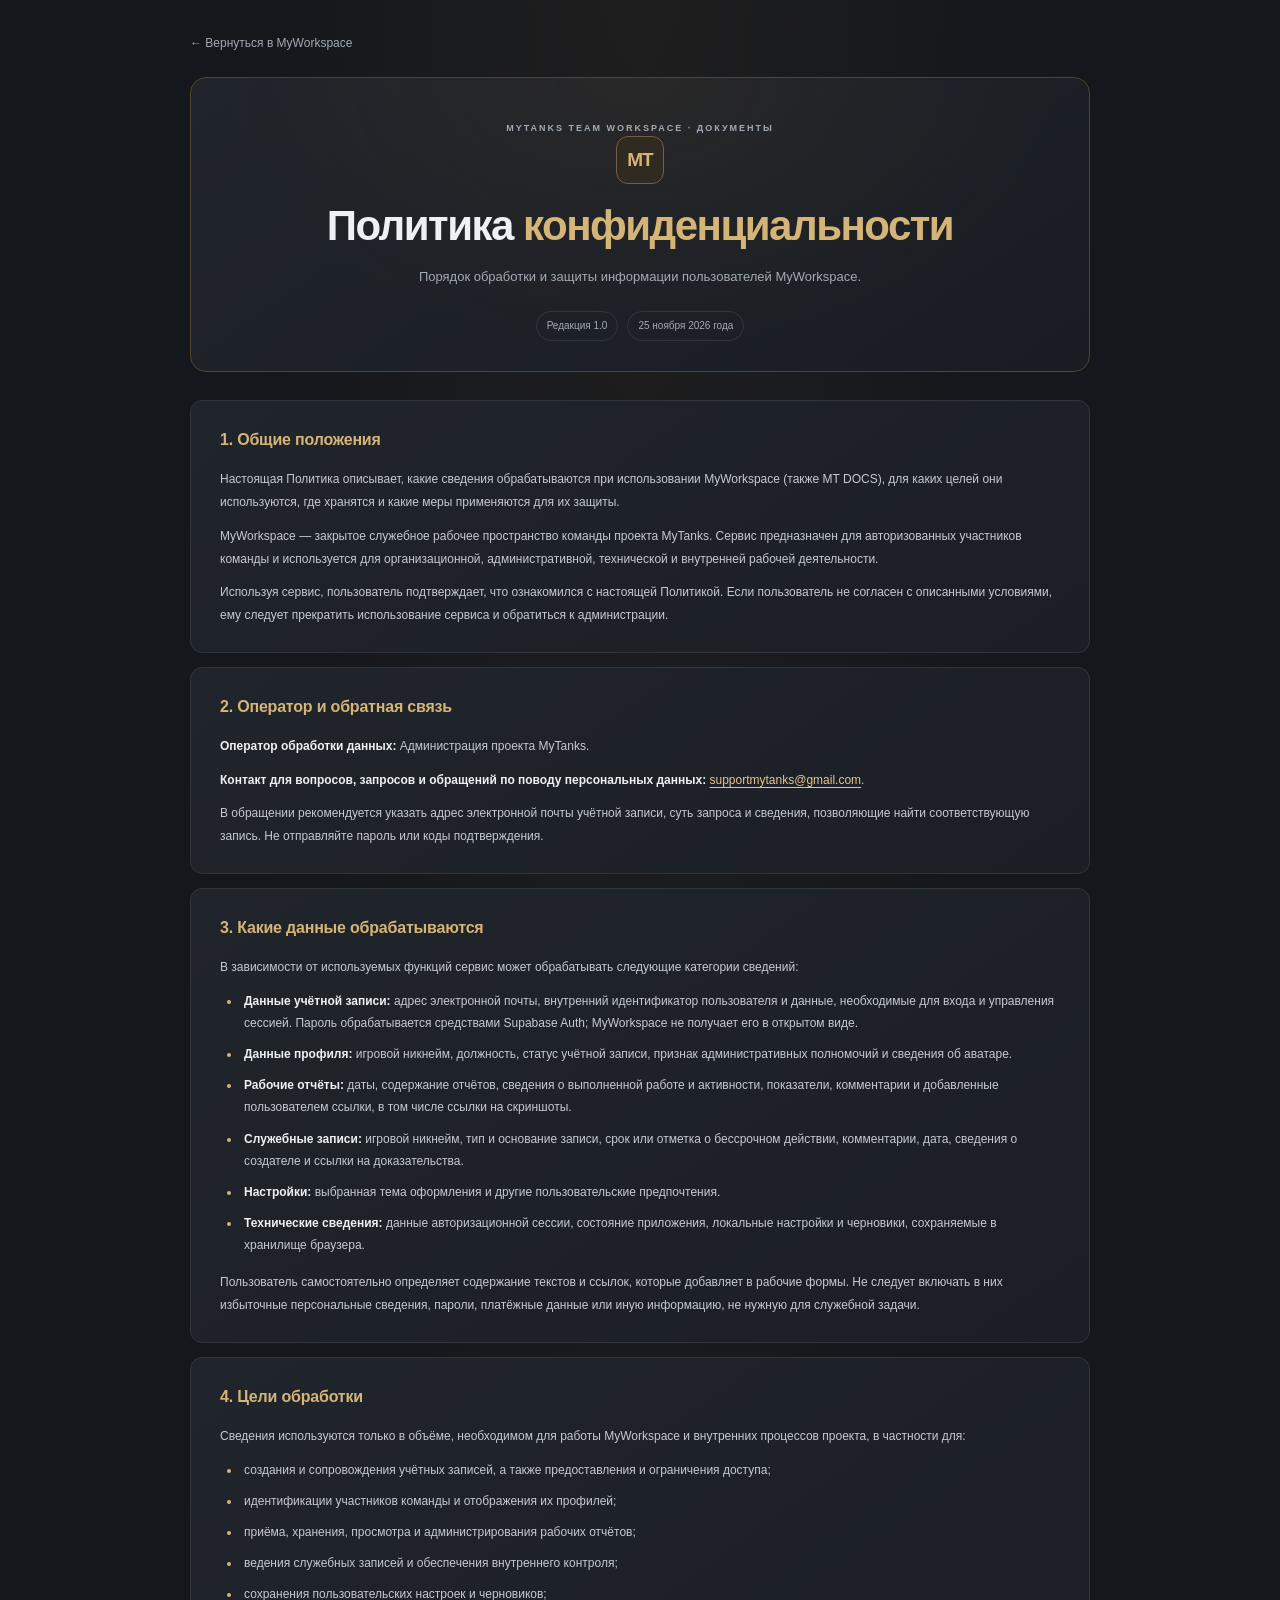
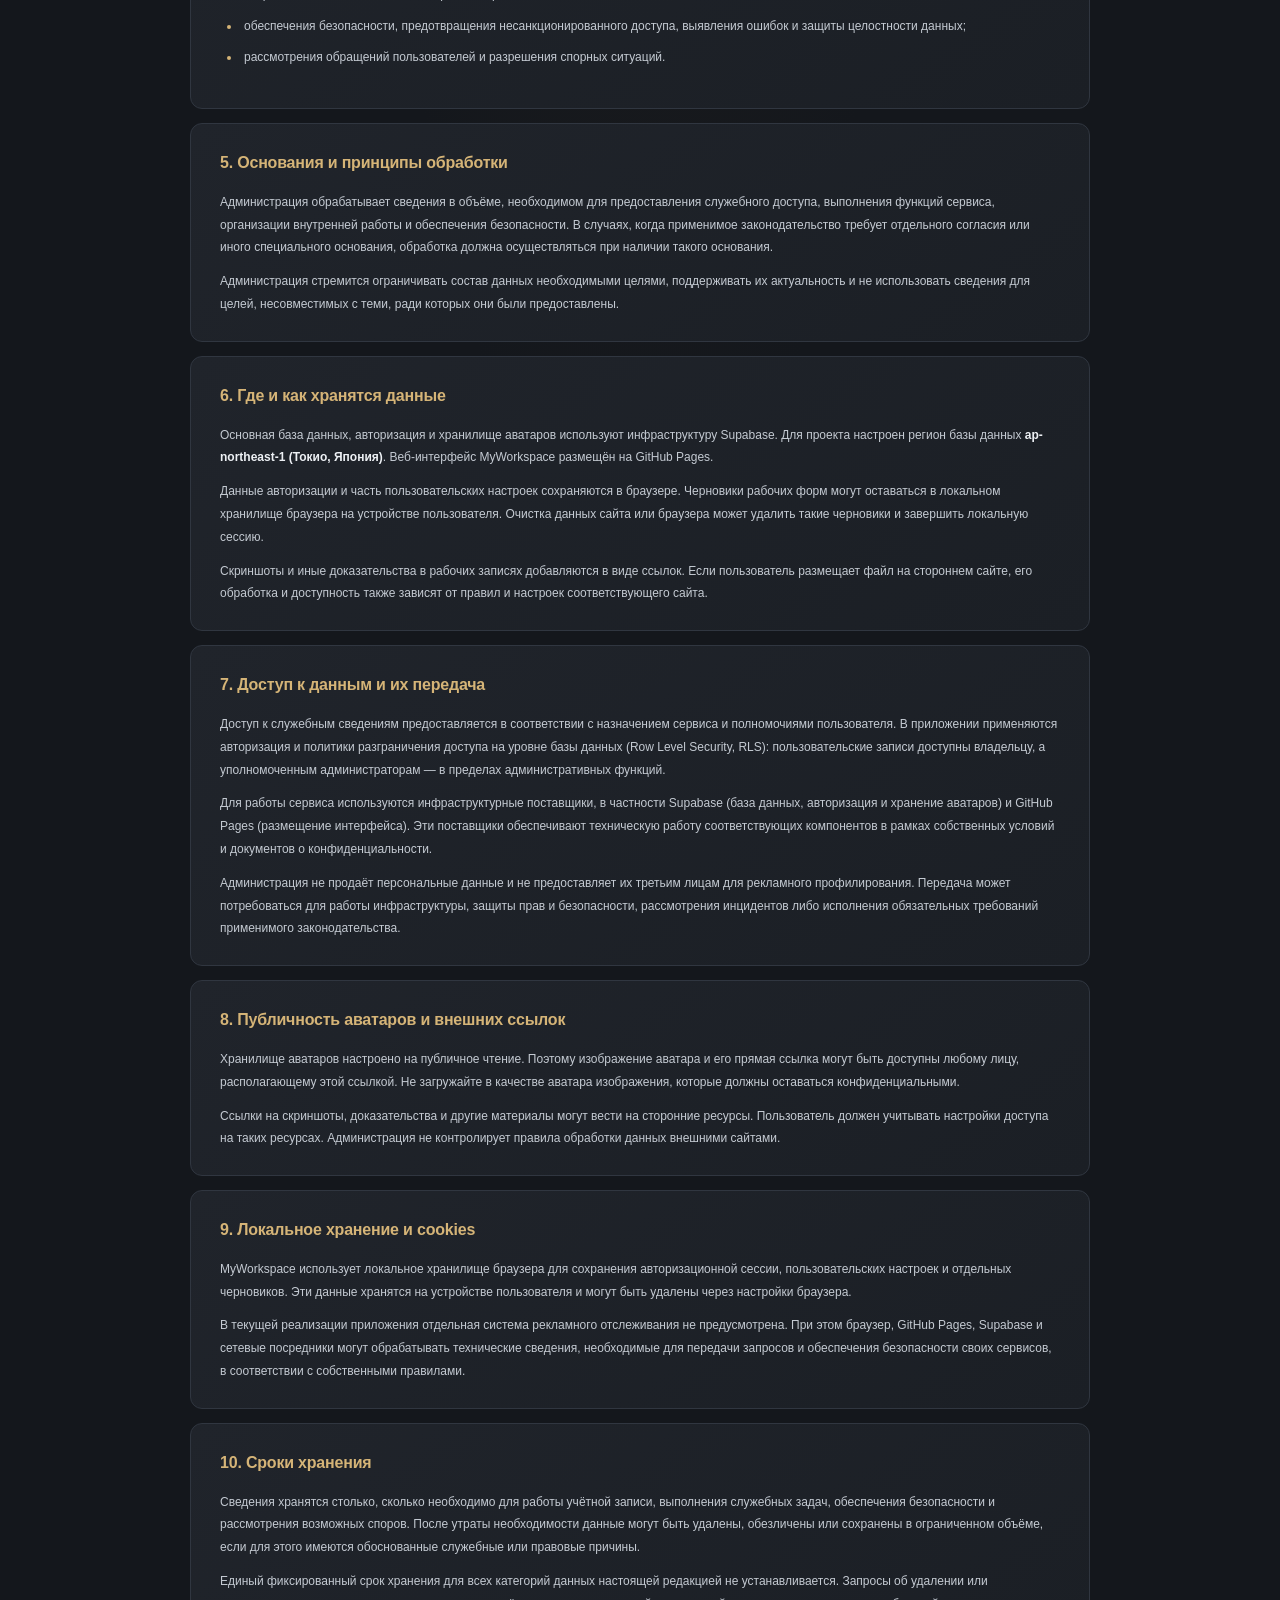
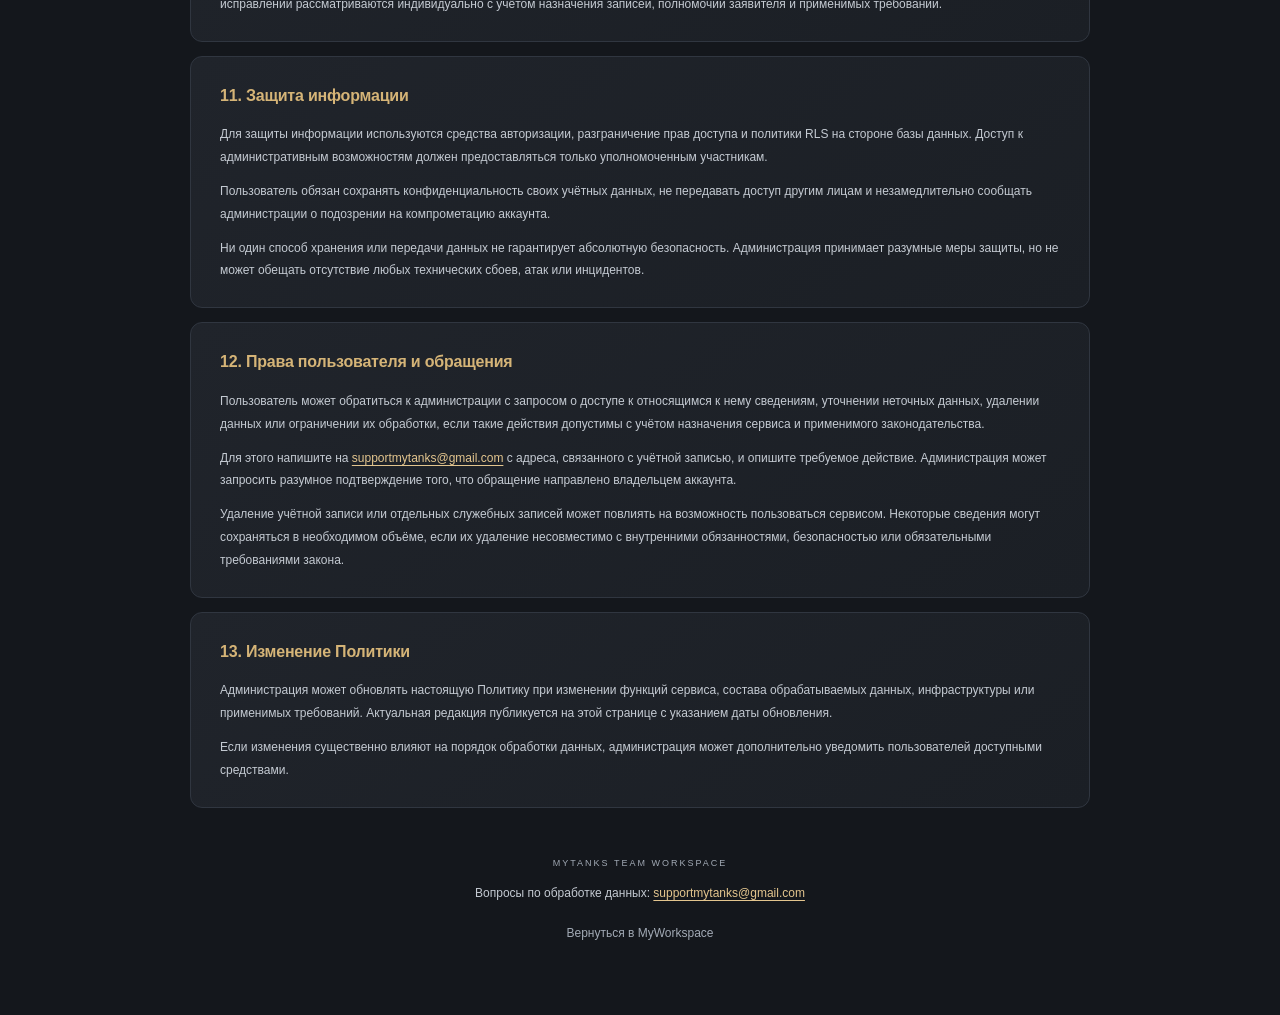
==== privacy.html @ 0b54a2c3 "Add MyWorkspace privacy policy" ====
<!doctype html>
<html lang="ru">
<head>
  <meta charset="UTF-8">
  <meta name="viewport" content="width=device-width, initial-scale=1">
  <meta name="theme-color" content="#14171c">
  <meta name="robots" content="noindex">
  <meta name="description" content="Политика конфиденциальности MyWorkspace — служебного рабочего пространства команды MyTanks.">
  <title>Политика конфиденциальности · MyWorkspace</title>
  <link rel="icon" href="./favicon-32.png" type="image/png" sizes="32x32">
  <link rel="stylesheet" href="./privacy.css?v=1">
</head>
<body>
  <main class="policy">
    <a class="back" href="./">← Вернуться в MyWorkspace</a>
    <header class="hero">
      <div class="eyebrow">MYTANKS TEAM WORKSPACE · ДОКУМЕНТЫ</div>
      <div class="mark">MT</div>
      <h1>Политика <span>конфиденциальности</span></h1>
      <p>Порядок обработки и защиты информации пользователей MyWorkspace.</p>
      <div class="meta"><span>Редакция 1.0</span><span>25 ноября 2026 года</span></div>
    </header>

    <section>
      <h2>1. Общие положения</h2>
      <p>Настоящая Политика описывает, какие сведения обрабатываются при использовании MyWorkspace (также MT DOCS), для каких целей они используются, где хранятся и какие меры применяются для их защиты.</p>
      <p>MyWorkspace — закрытое служебное рабочее пространство команды проекта MyTanks. Сервис предназначен для авторизованных участников команды и используется для организационной, административной, технической и внутренней рабочей деятельности.</p>
      <p>Используя сервис, пользователь подтверждает, что ознакомился с настоящей Политикой. Если пользователь не согласен с описанными условиями, ему следует прекратить использование сервиса и обратиться к администрации.</p>
    </section>

    <section>
      <h2>2. Оператор и обратная связь</h2>
      <p><strong>Оператор обработки данных:</strong> Администрация проекта MyTanks.</p>
      <p><strong>Контакт для вопросов, запросов и обращений по поводу персональных данных:</strong> <a href="mailto:supportmytanks@gmail.com">supportmytanks@gmail.com</a>.</p>
      <p>В обращении рекомендуется указать адрес электронной почты учётной записи, суть запроса и сведения, позволяющие найти соответствующую запись. Не отправляйте пароль или коды подтверждения.</p>
    </section>

    <section>
      <h2>3. Какие данные обрабатываются</h2>
      <p>В зависимости от используемых функций сервис может обрабатывать следующие категории сведений:</p>
      <ul>
        <li><strong>Данные учётной записи:</strong> адрес электронной почты, внутренний идентификатор пользователя и данные, необходимые для входа и управления сессией. Пароль обрабатывается средствами Supabase Auth; MyWorkspace не получает его в открытом виде.</li>
        <li><strong>Данные профиля:</strong> игровой никнейм, должность, статус учётной записи, признак административных полномочий и сведения об аватаре.</li>
        <li><strong>Рабочие отчёты:</strong> даты, содержание отчётов, сведения о выполненной работе и активности, показатели, комментарии и добавленные пользователем ссылки, в том числе ссылки на скриншоты.</li>
        <li><strong>Служебные записи:</strong> игровой никнейм, тип и основание записи, срок или отметка о бессрочном действии, комментарии, дата, сведения о создателе и ссылки на доказательства.</li>
        <li><strong>Настройки:</strong> выбранная тема оформления и другие пользовательские предпочтения.</li>
        <li><strong>Технические сведения:</strong> данные авторизационной сессии, состояние приложения, локальные настройки и черновики, сохраняемые в хранилище браузера.</li>
      </ul>
      <p>Пользователь самостоятельно определяет содержание текстов и ссылок, которые добавляет в рабочие формы. Не следует включать в них избыточные персональные сведения, пароли, платёжные данные или иную информацию, не нужную для служебной задачи.</p>
    </section>

    <section>
      <h2>4. Цели обработки</h2>
      <p>Сведения используются только в объёме, необходимом для работы MyWorkspace и внутренних процессов проекта, в частности для:</p>
      <ul>
        <li>создания и сопровождения учётных записей, а также предоставления и ограничения доступа;</li>
        <li>идентификации участников команды и отображения их профилей;</li>
        <li>приёма, хранения, просмотра и администрирования рабочих отчётов;</li>
        <li>ведения служебных записей и обеспечения внутреннего контроля;</li>
        <li>сохранения пользовательских настроек и черновиков;</li>
        <li>обеспечения безопасности, предотвращения несанкционированного доступа, выявления ошибок и защиты целостности данных;</li>
        <li>рассмотрения обращений пользователей и разрешения спорных ситуаций.</li>
      </ul>
    </section>

    <section>
      <h2>5. Основания и принципы обработки</h2>
      <p>Администрация обрабатывает сведения в объёме, необходимом для предоставления служебного доступа, выполнения функций сервиса, организации внутренней работы и обеспечения безопасности. В случаях, когда применимое законодательство требует отдельного согласия или иного специального основания, обработка должна осуществляться при наличии такого основания.</p>
      <p>Администрация стремится ограничивать состав данных необходимыми целями, поддерживать их актуальность и не использовать сведения для целей, несовместимых с теми, ради которых они были предоставлены.</p>
    </section>

    <section>
      <h2>6. Где и как хранятся данные</h2>
      <p>Основная база данных, авторизация и хранилище аватаров используют инфраструктуру Supabase. Для проекта настроен регион базы данных <strong>ap-northeast-1 (Токио, Япония)</strong>. Веб-интерфейс MyWorkspace размещён на GitHub Pages.</p>
      <p>Данные авторизации и часть пользовательских настроек сохраняются в браузере. Черновики рабочих форм могут оставаться в локальном хранилище браузера на устройстве пользователя. Очистка данных сайта или браузера может удалить такие черновики и завершить локальную сессию.</p>
      <p>Скриншоты и иные доказательства в рабочих записях добавляются в виде ссылок. Если пользователь размещает файл на стороннем сайте, его обработка и доступность также зависят от правил и настроек соответствующего сайта.</p>
    </section>

    <section>
      <h2>7. Доступ к данным и их передача</h2>
      <p>Доступ к служебным сведениям предоставляется в соответствии с назначением сервиса и полномочиями пользователя. В приложении применяются авторизация и политики разграничения доступа на уровне базы данных (Row Level Security, RLS): пользовательские записи доступны владельцу, а уполномоченным администраторам — в пределах административных функций.</p>
      <p>Для работы сервиса используются инфраструктурные поставщики, в частности Supabase (база данных, авторизация и хранение аватаров) и GitHub Pages (размещение интерфейса). Эти поставщики обеспечивают техническую работу соответствующих компонентов в рамках собственных условий и документов о конфиденциальности.</p>
      <p>Администрация не продаёт персональные данные и не предоставляет их третьим лицам для рекламного профилирования. Передача может потребоваться для работы инфраструктуры, защиты прав и безопасности, рассмотрения инцидентов либо исполнения обязательных требований применимого законодательства.</p>
    </section>

    <section>
      <h2>8. Публичность аватаров и внешних ссылок</h2>
      <p>Хранилище аватаров настроено на публичное чтение. Поэтому изображение аватара и его прямая ссылка могут быть доступны любому лицу, располагающему этой ссылкой. Не загружайте в качестве аватара изображения, которые должны оставаться конфиденциальными.</p>
      <p>Ссылки на скриншоты, доказательства и другие материалы могут вести на сторонние ресурсы. Пользователь должен учитывать настройки доступа на таких ресурсах. Администрация не контролирует правила обработки данных внешними сайтами.</p>
    </section>

    <section>
      <h2>9. Локальное хранение и cookies</h2>
      <p>MyWorkspace использует локальное хранилище браузера для сохранения авторизационной сессии, пользовательских настроек и отдельных черновиков. Эти данные хранятся на устройстве пользователя и могут быть удалены через настройки браузера.</p>
      <p>В текущей реализации приложения отдельная система рекламного отслеживания не предусмотрена. При этом браузер, GitHub Pages, Supabase и сетевые посредники могут обрабатывать технические сведения, необходимые для передачи запросов и обеспечения безопасности своих сервисов, в соответствии с собственными правилами.</p>
    </section>

    <section>
      <h2>10. Сроки хранения</h2>
      <p>Сведения хранятся столько, сколько необходимо для работы учётной записи, выполнения служебных задач, обеспечения безопасности и рассмотрения возможных споров. После утраты необходимости данные могут быть удалены, обезличены или сохранены в ограниченном объёме, если для этого имеются обоснованные служебные или правовые причины.</p>
      <p>Единый фиксированный срок хранения для всех категорий данных настоящей редакцией не устанавливается. Запросы об удалении или исправлении рассматриваются индивидуально с учётом назначения записей, полномочий заявителя и применимых требований.</p>
    </section>

    <section>
      <h2>11. Защита информации</h2>
      <p>Для защиты информации используются средства авторизации, разграничение прав доступа и политики RLS на стороне базы данных. Доступ к административным возможностям должен предоставляться только уполномоченным участникам.</p>
      <p>Пользователь обязан сохранять конфиденциальность своих учётных данных, не передавать доступ другим лицам и незамедлительно сообщать администрации о подозрении на компрометацию аккаунта.</p>
      <p>Ни один способ хранения или передачи данных не гарантирует абсолютную безопасность. Администрация принимает разумные меры защиты, но не может обещать отсутствие любых технических сбоев, атак или инцидентов.</p>
    </section>

    <section>
      <h2>12. Права пользователя и обращения</h2>
      <p>Пользователь может обратиться к администрации с запросом о доступе к относящимся к нему сведениям, уточнении неточных данных, удалении данных или ограничении их обработки, если такие действия допустимы с учётом назначения сервиса и применимого законодательства.</p>
      <p>Для этого напишите на <a href="mailto:supportmytanks@gmail.com">supportmytanks@gmail.com</a> с адреса, связанного с учётной записью, и опишите требуемое действие. Администрация может запросить разумное подтверждение того, что обращение направлено владельцем аккаунта.</p>
      <p>Удаление учётной записи или отдельных служебных записей может повлиять на возможность пользоваться сервисом. Некоторые сведения могут сохраняться в необходимом объёме, если их удаление несовместимо с внутренними обязанностями, безопасностью или обязательными требованиями закона.</p>
    </section>

    <section>
      <h2>13. Изменение Политики</h2>
      <p>Администрация может обновлять настоящую Политику при изменении функций сервиса, состава обрабатываемых данных, инфраструктуры или применимых требований. Актуальная редакция публикуется на этой странице с указанием даты обновления.</p>
      <p>Если изменения существенно влияют на порядок обработки данных, администрация может дополнительно уведомить пользователей доступными средствами.</p>
    </section>

    <footer class="policy-end">
      <span>MYTANKS TEAM WORKSPACE</span>
      <p>Вопросы по обработке данных: <a href="mailto:supportmytanks@gmail.com">supportmytanks@gmail.com</a></p>
      <a class="back" href="./">Вернуться в MyWorkspace</a>
    </footer>
  </main>
</body>
</html>
---- privacy.css ----
:root{color-scheme:dark;--bg:#14171c;--panel:#1c2027;--line:#303640;--text:#edf0f4;--muted:#a2aab5;--accent:#d5b477;--link:#e3c58e}
*{box-sizing:border-box}
html{scroll-behavior:smooth}
body{margin:0;background:radial-gradient(ellipse at 50% -15%,#493b283d,transparent 42%),var(--bg);color:var(--text);font-family:Inter,-apple-system,BlinkMacSystemFont,"Segoe UI",sans-serif;font-size:14px;line-height:1.8}
a{color:var(--link);text-underline-offset:3px}
a:hover{color:#f3d9a7}
.policy{width:min(900px,calc(100% - 32px));margin:0 auto;padding:30px 0 70px}
.back{display:inline-block;color:var(--muted);font-size:12px;text-decoration:none}
.back:hover{color:var(--accent)}
.hero{position:relative;margin:22px 0 28px;padding:42px 38px 30px;overflow:hidden;border:1px solid #51442f;border-radius:16px;background:radial-gradient(ellipse at 50% 0,#4b3d283d,transparent 65%),linear-gradient(145deg,#20242b,#191d23);text-align:center}
.eyebrow{color:var(--muted);font-size:9px;font-weight:650;letter-spacing:2px}
.mark{display:grid;width:48px;height:48px;place-items:center;margin:0 auto 17px;border:1px solid #746044;border-radius:12px;background:#302a21;color:var(--accent);font-size:19px;font-weight:750;letter-spacing:-1px}
h1{margin:0;font-size:clamp(27px,5vw,42px);line-height:1.2;letter-spacing:-1.5px}
h1 span{color:var(--accent)}
.hero>p{margin:13px 0 0;color:var(--muted);font-size:13px}
.meta{display:flex;justify-content:center;gap:9px;flex-wrap:wrap;margin-top:22px}
.meta span{padding:5px 10px;border:1px solid var(--line);border-radius:30px;color:var(--muted);font-size:10px}
section{margin:14px 0;padding:25px 29px;border:1px solid var(--line);border-radius:12px;background:linear-gradient(145deg,#20242b,#1b1f25)}
h2{margin:0 0 13px;color:var(--accent);font-size:16px;font-weight:680;letter-spacing:-.2px}
p{margin:0 0 11px;color:#c4cad2;font-size:12px;line-height:1.9}
p:last-child{margin-bottom:0}
strong{color:#edf0f4;font-weight:650}
ul{display:grid;gap:9px;margin:9px 0 15px;padding-left:21px}
li{padding-left:3px;color:#c4cad2;font-size:12px;line-height:1.85}
li::marker{color:var(--accent)}
.policy-end{padding:27px 12px 0;text-align:center}
.policy-end>span{color:var(--muted);font-size:9px;letter-spacing:2px}
.policy-end p{margin:8px 0 15px}
@media(max-width:600px){.policy{width:calc(100% - 22px);padding-top:16px}.hero{margin-top:16px;padding:32px 17px 24px;border-radius:12px}section{padding:20px 18px}h2{font-size:15px}p,li{font-size:12px}}
@media(prefers-reduced-motion:reduce){html{scroll-behavior:auto}}
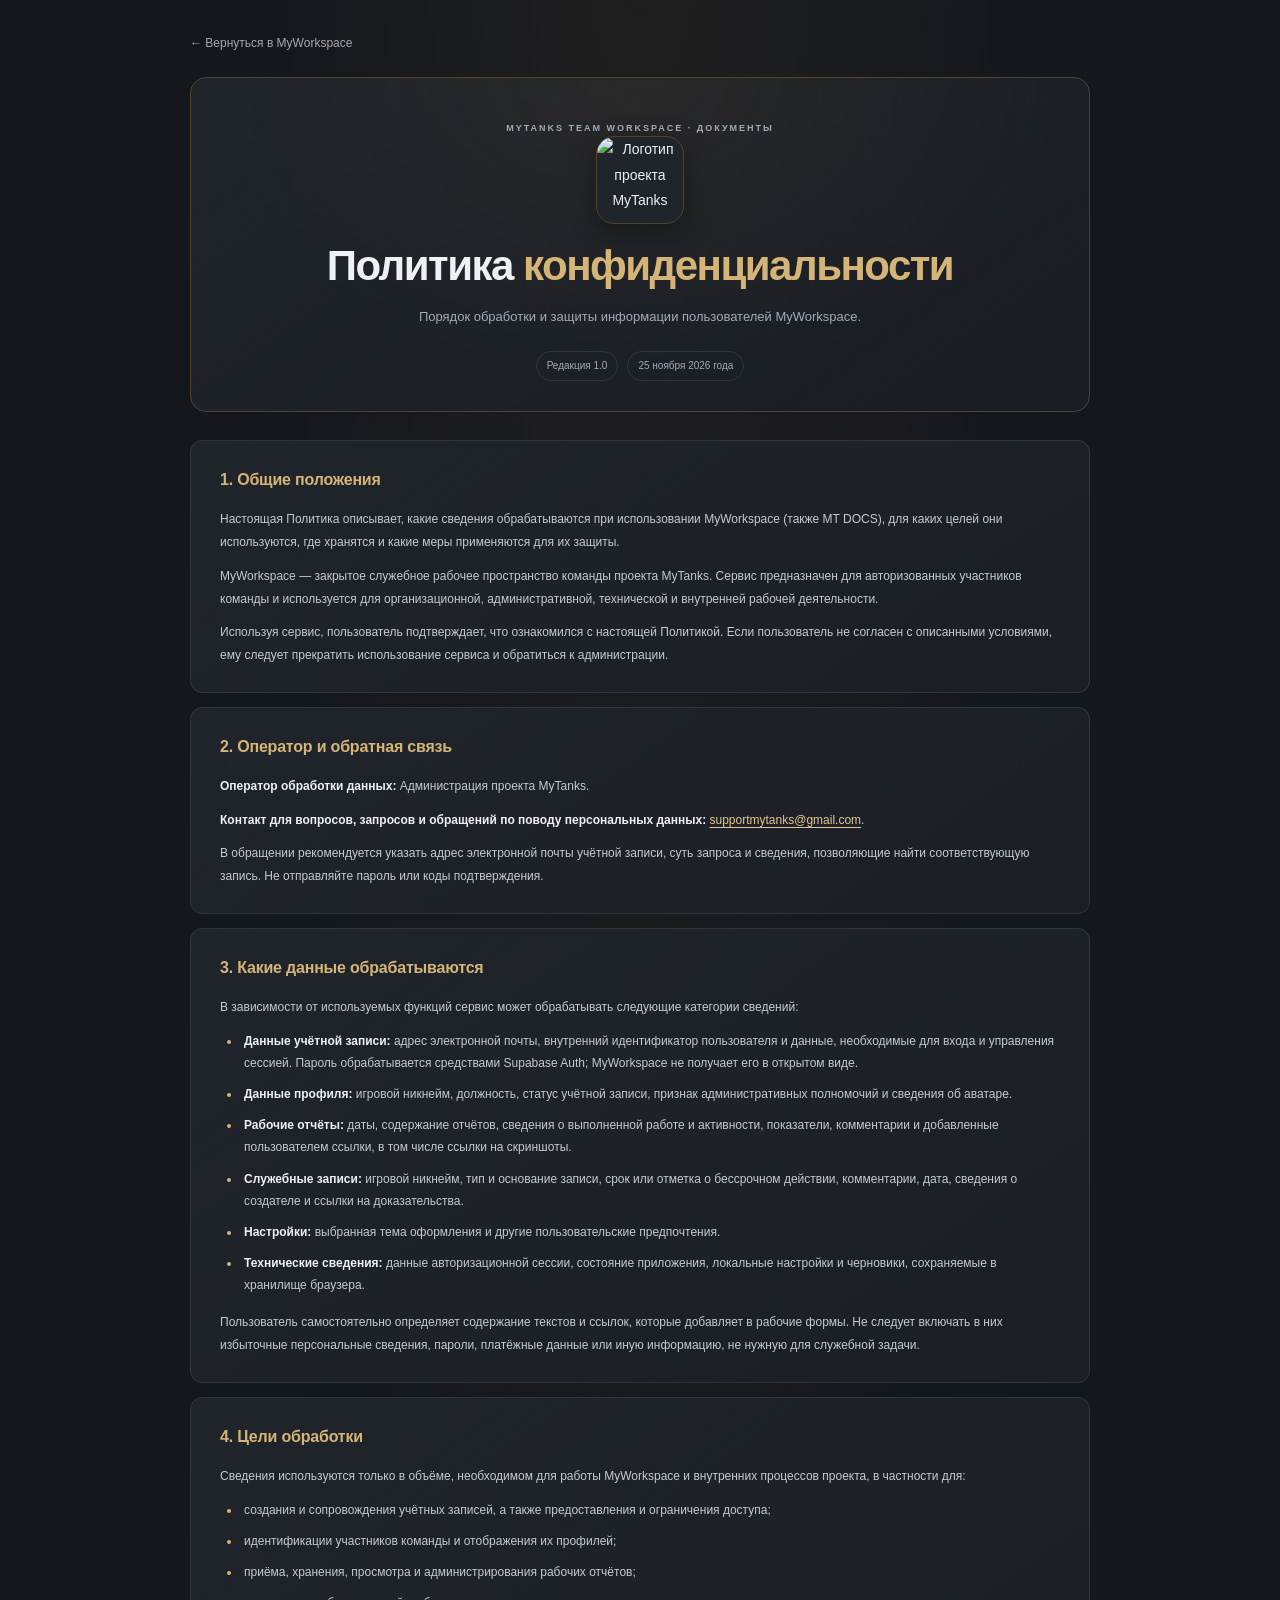
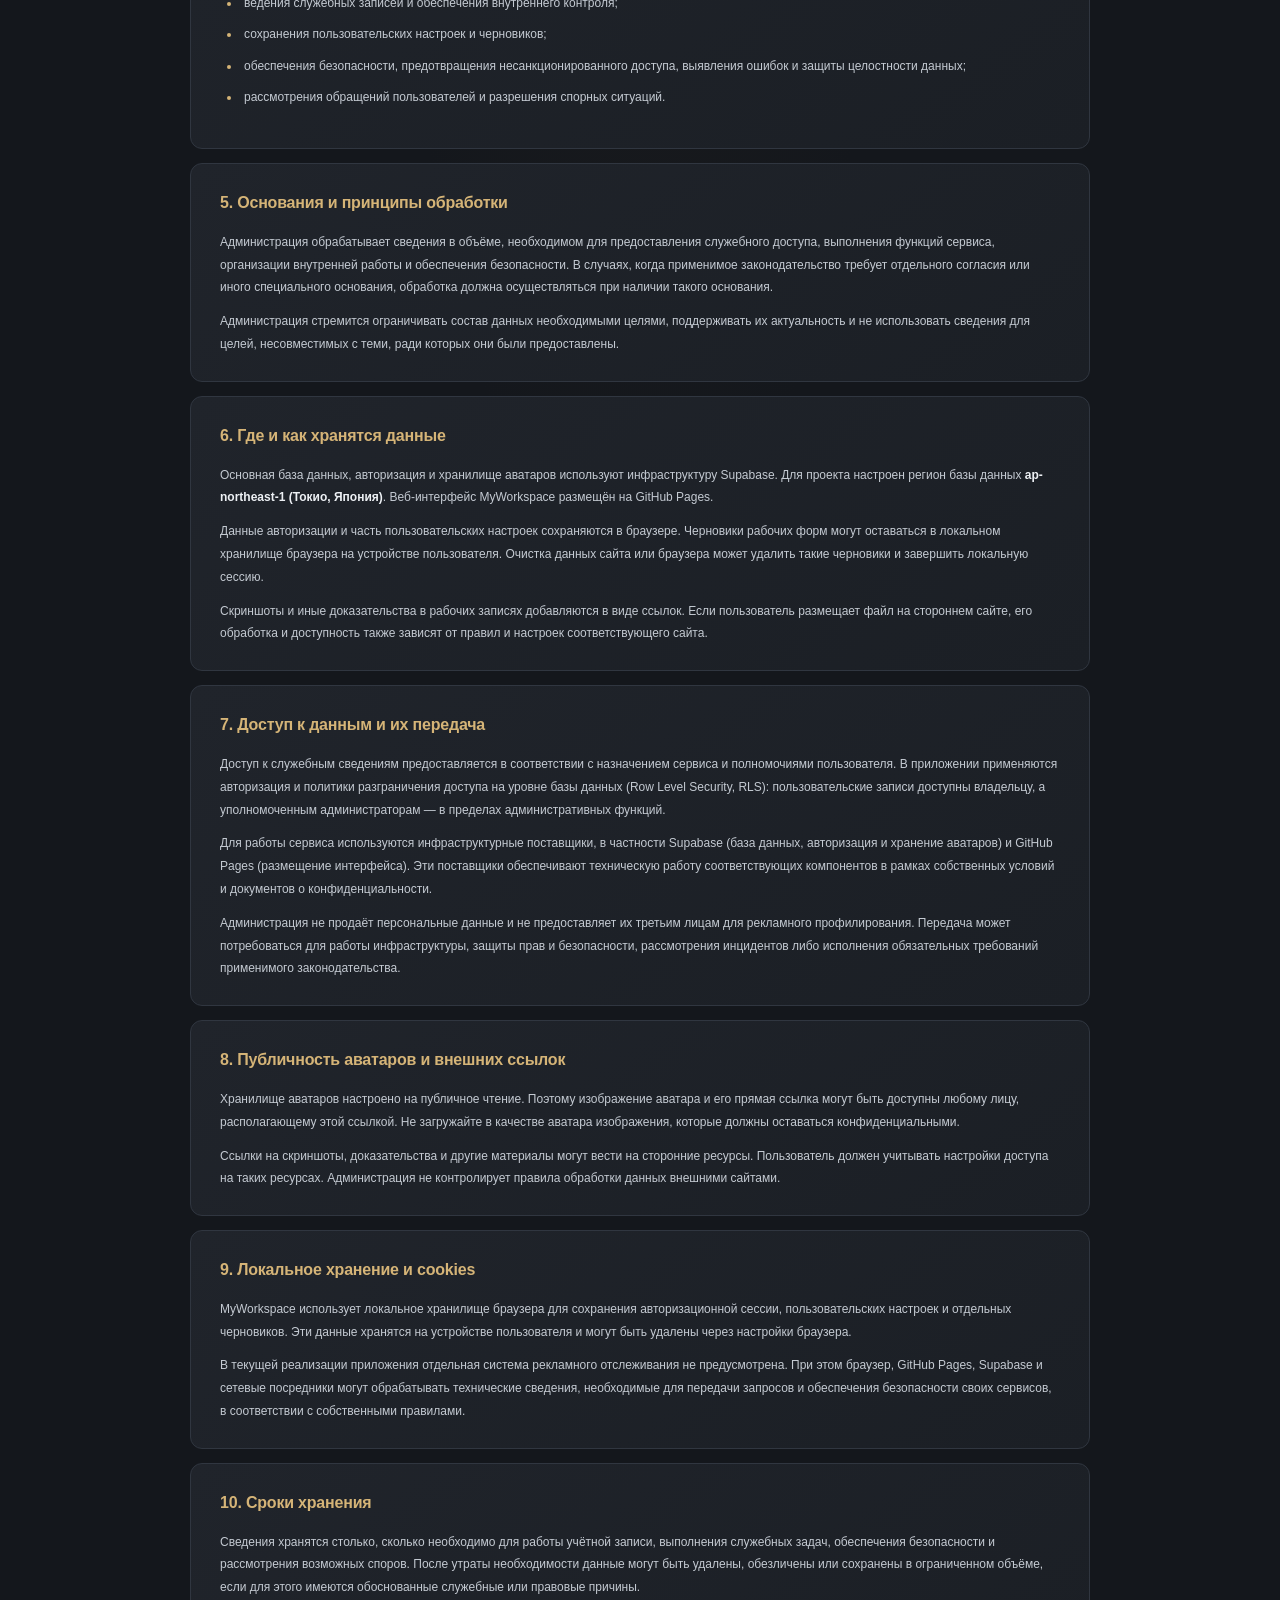
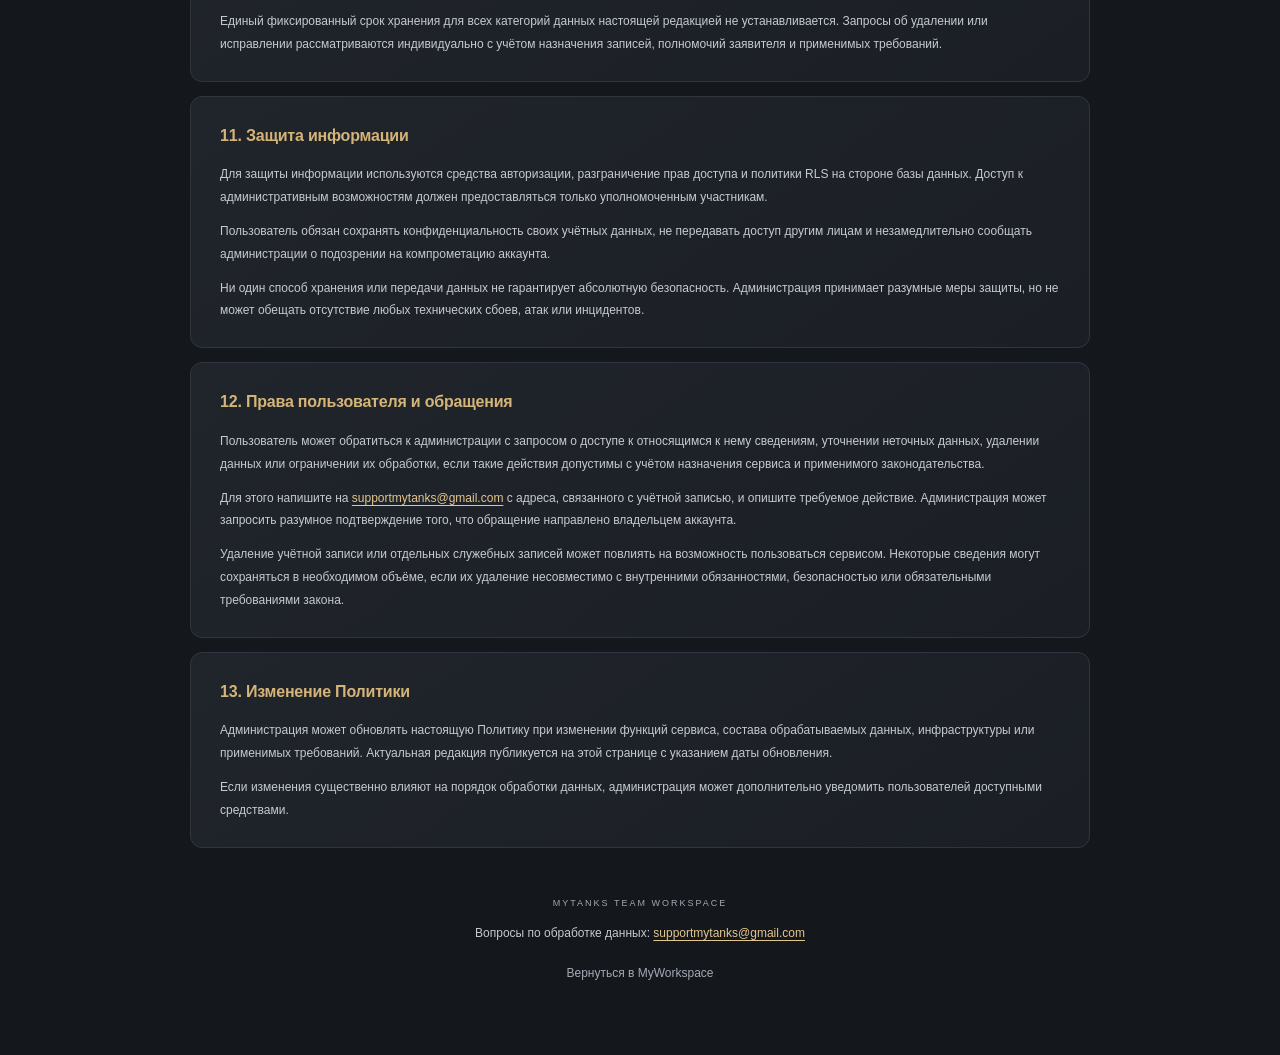
==== commit 7eeae4f4: "Use MyTanks logo on privacy policy" ====
--- a/privacy.html
+++ b/privacy.html
@@ -15,7 +15,7 @@
     <a class="back" href="./">← Вернуться в MyWorkspace</a>
     <header class="hero">
       <div class="eyebrow">MYTANKS TEAM WORKSPACE · ДОКУМЕНТЫ</div>
-      <div class="mark">MT</div>
+      <img class="project-logo" src="./mytanks-avatar.jpg" alt="Логотип проекта MyTanks" width="88" height="88">
       <h1>Политика <span>конфиденциальности</span></h1>
       <p>Порядок обработки и защиты информации пользователей MyWorkspace.</p>
       <div class="meta"><span>Редакция 1.0</span><span>25 ноября 2026 года</span></div>
--- a/privacy.css
+++ b/privacy.css
@@ -9,7 +9,7 @@
 .back:hover{color:var(--accent)}
 .hero{position:relative;margin:22px 0 28px;padding:42px 38px 30px;overflow:hidden;border:1px solid #51442f;border-radius:16px;background:radial-gradient(ellipse at 50% 0,#4b3d283d,transparent 65%),linear-gradient(145deg,#20242b,#191d23);text-align:center}
 .eyebrow{color:var(--muted);font-size:9px;font-weight:650;letter-spacing:2px}
-.mark{display:grid;width:48px;height:48px;place-items:center;margin:0 auto 17px;border:1px solid #746044;border-radius:12px;background:#302a21;color:var(--accent);font-size:19px;font-weight:750;letter-spacing:-1px}
+.project-logo{display:block;width:88px;height:88px;object-fit:contain;margin:0 auto 17px;border:1px solid #51442f;border-radius:18px;background:#20242b;box-shadow:0 8px 28px #0005}
 h1{margin:0;font-size:clamp(27px,5vw,42px);line-height:1.2;letter-spacing:-1.5px}
 h1 span{color:var(--accent)}
 .hero>p{margin:13px 0 0;color:var(--muted);font-size:13px}
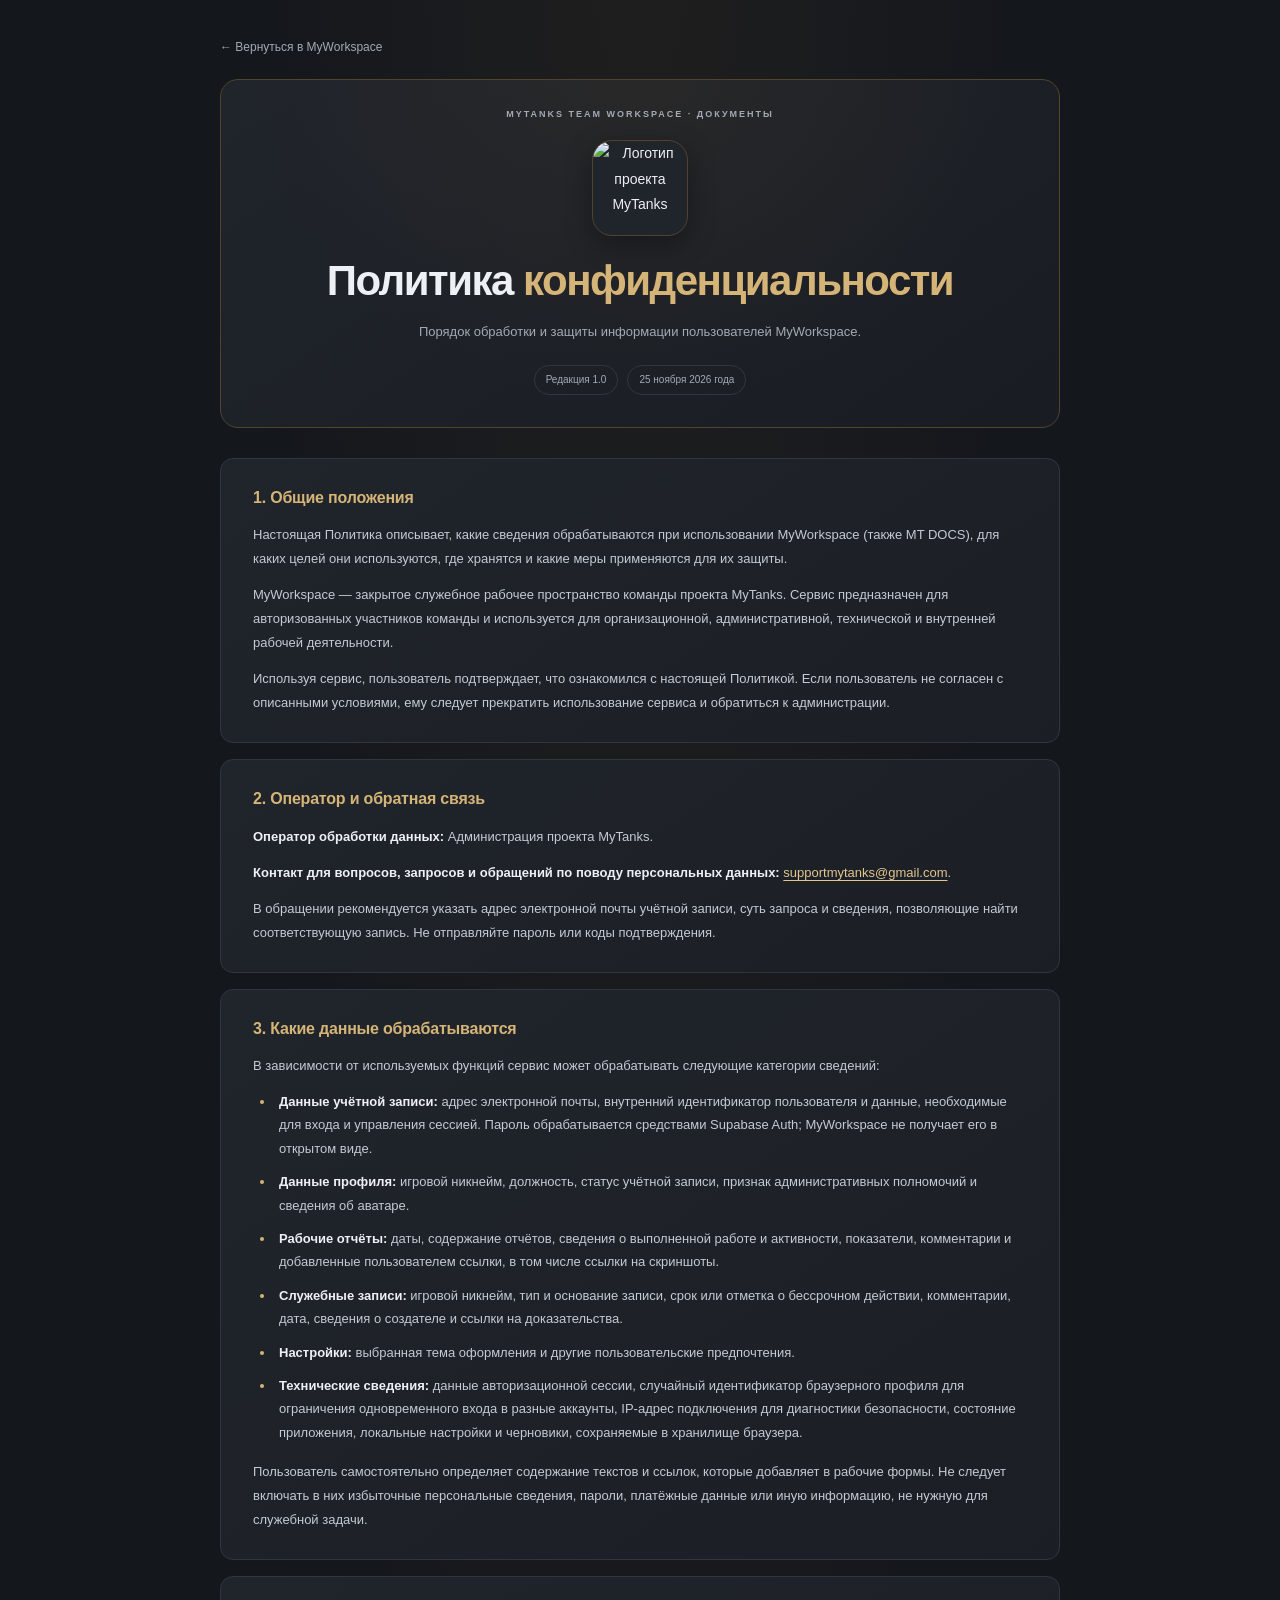
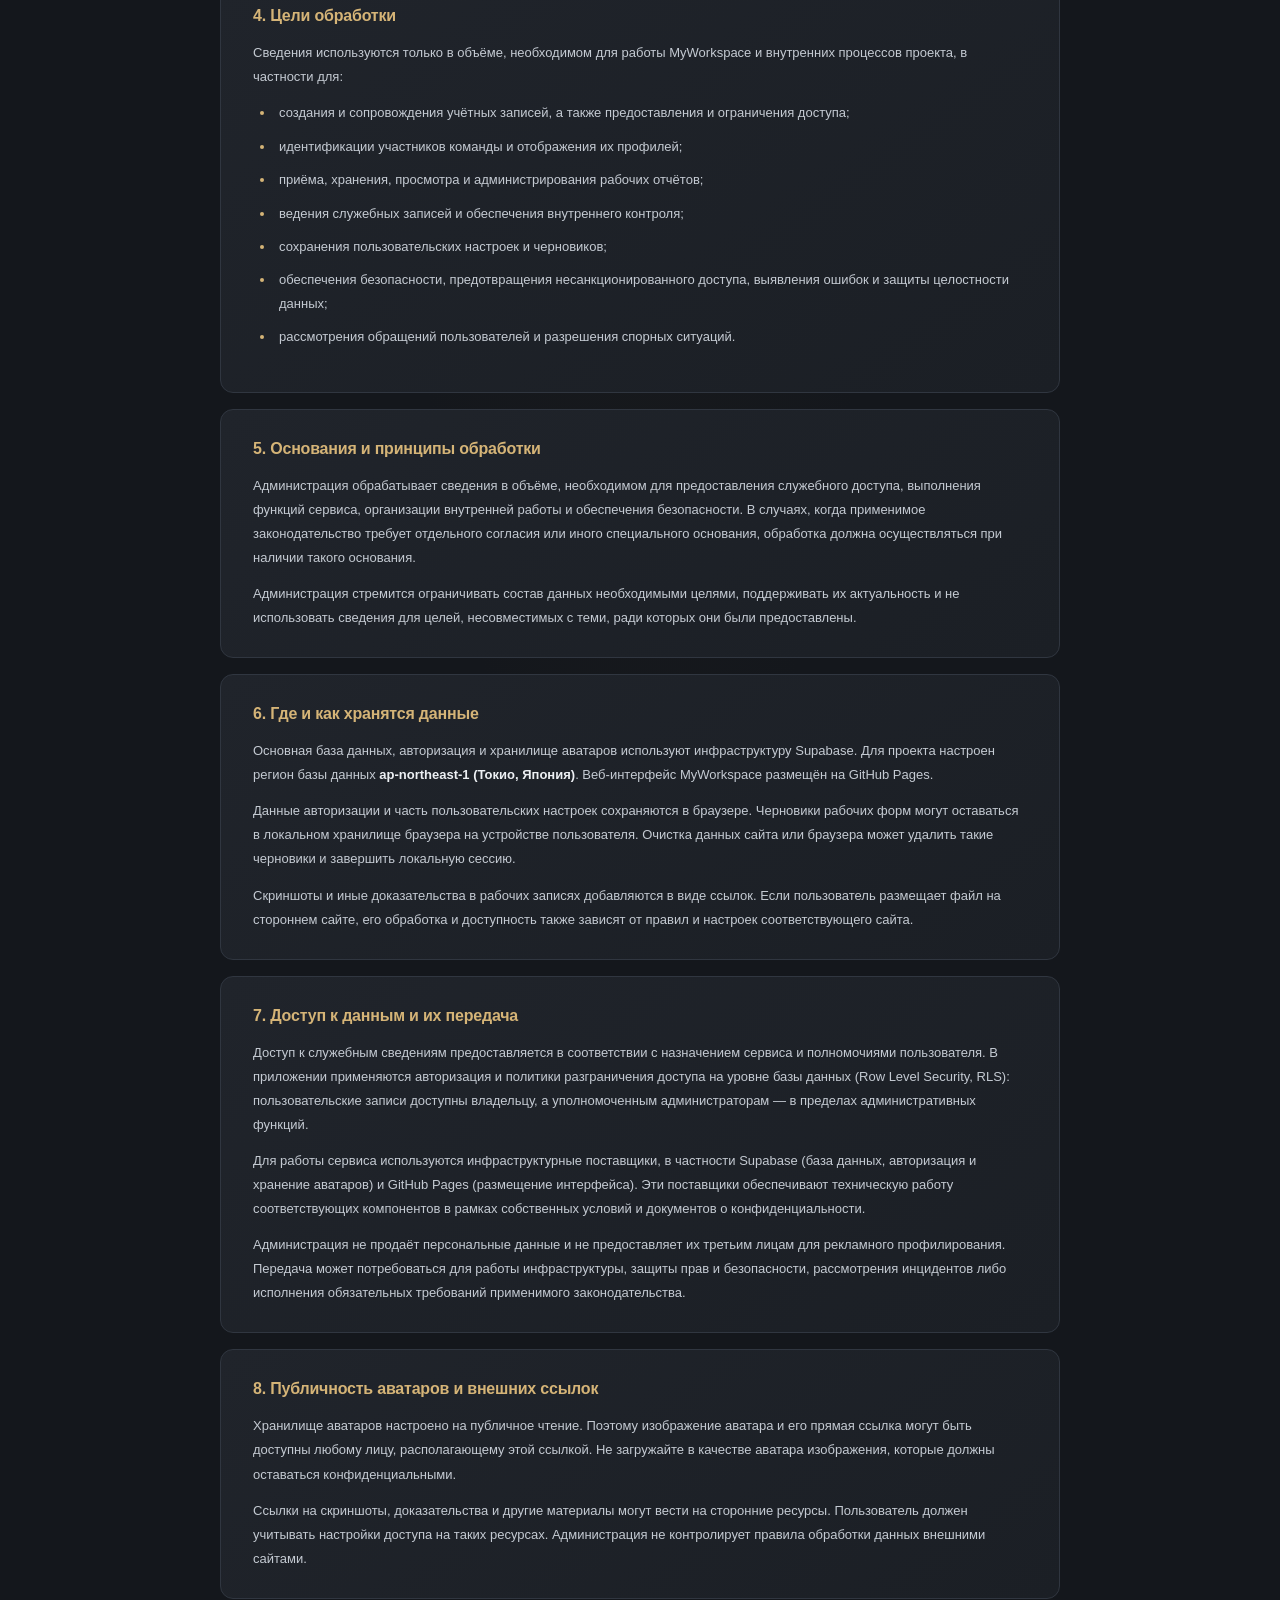
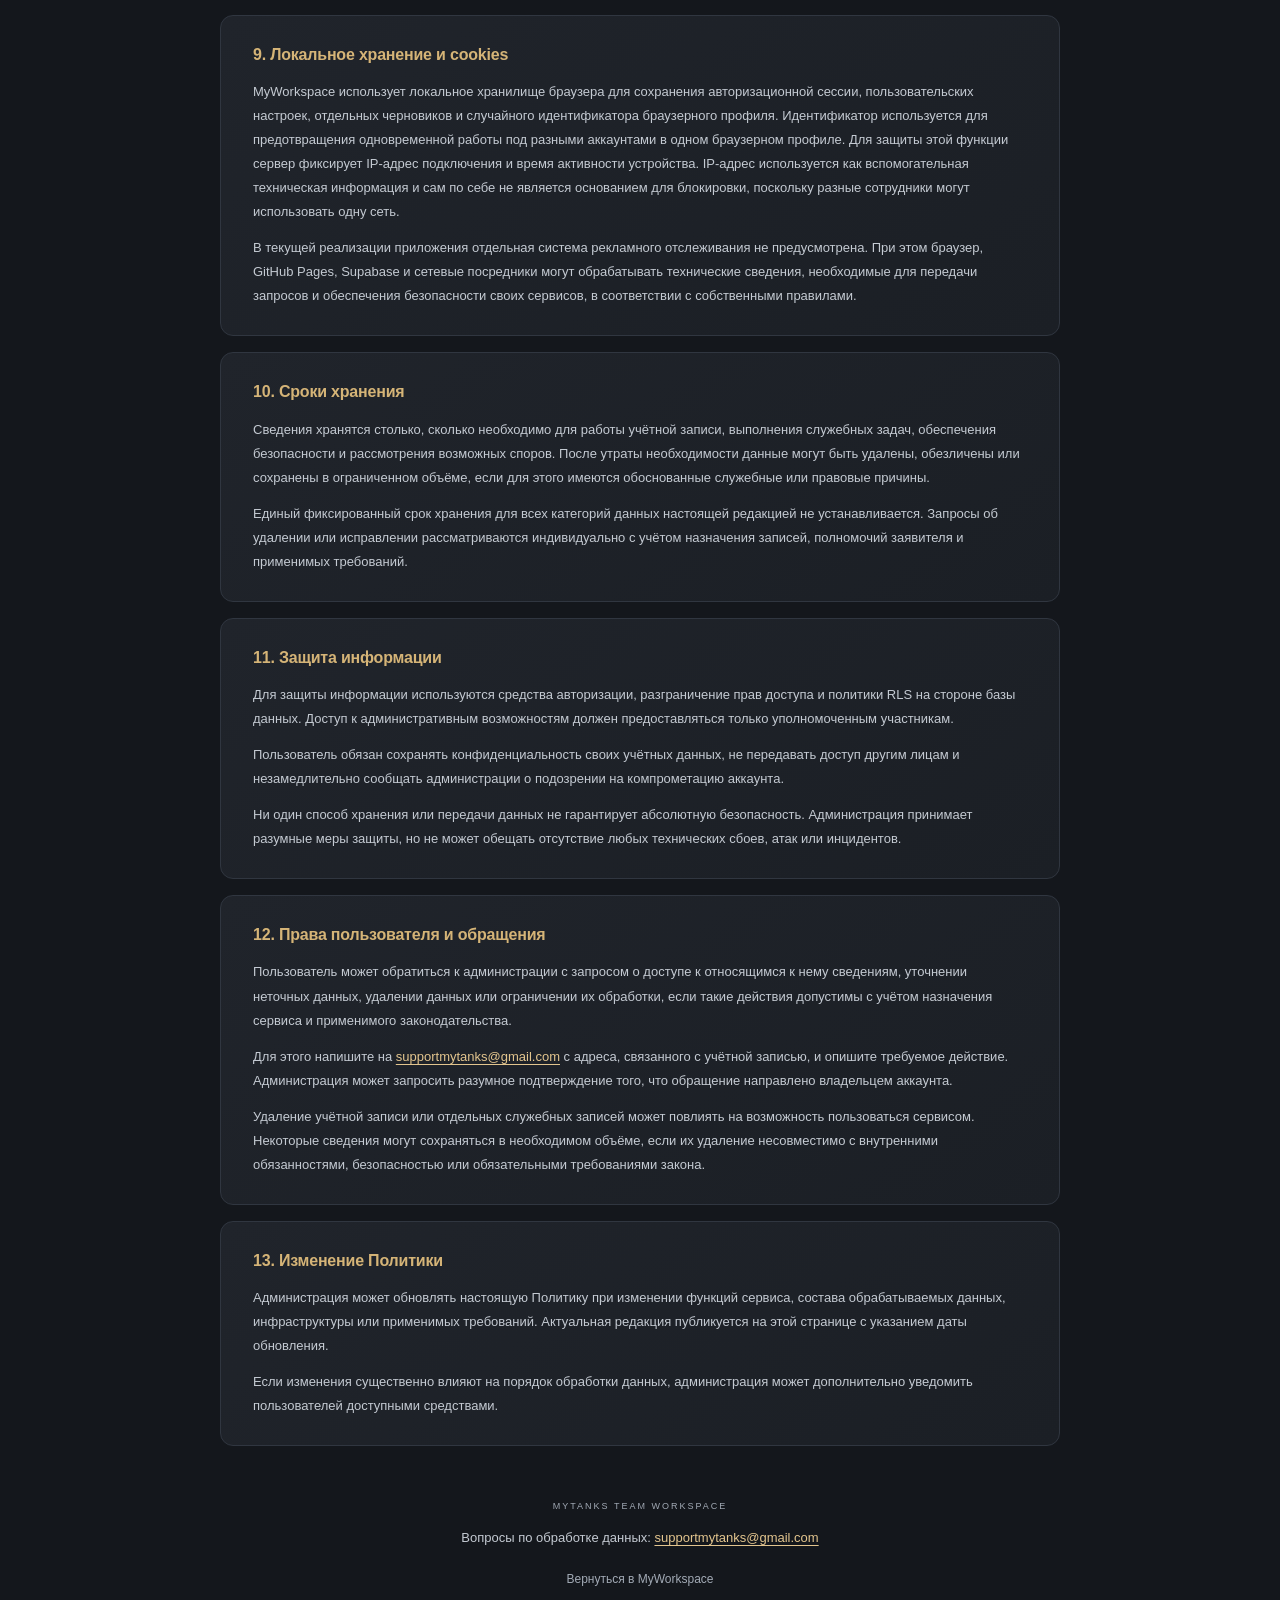
==== commit b988006e: "Enforce one active account per browser device" ====
--- a/privacy.html
+++ b/privacy.html
@@ -15,7 +15,7 @@
     <a class="back" href="./">← Вернуться в MyWorkspace</a>
     <header class="hero">
       <div class="eyebrow">MYTANKS TEAM WORKSPACE · ДОКУМЕНТЫ</div>
-      <img class="project-logo" src="./mytanks-avatar.jpg" alt="Логотип проекта MyTanks" width="88" height="88">
+      <img class="project-logo" src="./apple-touch-icon.png" alt="Логотип проекта MyTanks" width="88" height="88">
       <h1>Политика <span>конфиденциальности</span></h1>
       <p>Порядок обработки и защиты информации пользователей MyWorkspace.</p>
       <div class="meta"><span>Редакция 1.0</span><span>25 ноября 2026 года</span></div>
@@ -44,7 +44,7 @@
         <li><strong>Рабочие отчёты:</strong> даты, содержание отчётов, сведения о выполненной работе и активности, показатели, комментарии и добавленные пользователем ссылки, в том числе ссылки на скриншоты.</li>
         <li><strong>Служебные записи:</strong> игровой никнейм, тип и основание записи, срок или отметка о бессрочном действии, комментарии, дата, сведения о создателе и ссылки на доказательства.</li>
         <li><strong>Настройки:</strong> выбранная тема оформления и другие пользовательские предпочтения.</li>
-        <li><strong>Технические сведения:</strong> данные авторизационной сессии, состояние приложения, локальные настройки и черновики, сохраняемые в хранилище браузера.</li>
+        <li><strong>Технические сведения:</strong> данные авторизационной сессии, случайный идентификатор браузерного профиля для ограничения одновременного входа в разные аккаунты, IP-адрес подключения для диагностики безопасности, состояние приложения, локальные настройки и черновики, сохраняемые в хранилище браузера.</li>
       </ul>
       <p>Пользователь самостоятельно определяет содержание текстов и ссылок, которые добавляет в рабочие формы. Не следует включать в них избыточные персональные сведения, пароли, платёжные данные или иную информацию, не нужную для служебной задачи.</p>
     </section>
@@ -91,7 +91,7 @@
 
     <section>
       <h2>9. Локальное хранение и cookies</h2>
-      <p>MyWorkspace использует локальное хранилище браузера для сохранения авторизационной сессии, пользовательских настроек и отдельных черновиков. Эти данные хранятся на устройстве пользователя и могут быть удалены через настройки браузера.</p>
+      <p>MyWorkspace использует локальное хранилище браузера для сохранения авторизационной сессии, пользовательских настроек, отдельных черновиков и случайного идентификатора браузерного профиля. Идентификатор используется для предотвращения одновременной работы под разными аккаунтами в одном браузерном профиле. Для защиты этой функции сервер фиксирует IP-адрес подключения и время активности устройства. IP-адрес используется как вспомогательная техническая информация и сам по себе не является основанием для блокировки, поскольку разные сотрудники могут использовать одну сеть.</p>
       <p>В текущей реализации приложения отдельная система рекламного отслеживания не предусмотрена. При этом браузер, GitHub Pages, Supabase и сетевые посредники могут обрабатывать технические сведения, необходимые для передачи запросов и обеспечения безопасности своих сервисов, в соответствии с собственными правилами.</p>
     </section>
 
--- a/privacy.css
+++ b/privacy.css
@@ -1,30 +1,177 @@
-:root{color-scheme:dark;--bg:#14171c;--panel:#1c2027;--line:#303640;--text:#edf0f4;--muted:#a2aab5;--accent:#d5b477;--link:#e3c58e}
+:root{
+  color-scheme:dark;
+  --bg:#14171c;
+  --panel:#1c2027;
+  --line:#303640;
+  --text:#edf0f4;
+  --muted:#a2aab5;
+  --accent:#d5b477;
+  --link:#e3c58e;
+}
 *{box-sizing:border-box}
 html{scroll-behavior:smooth}
-body{margin:0;background:radial-gradient(ellipse at 50% -15%,#493b283d,transparent 42%),var(--bg);color:var(--text);font-family:Inter,-apple-system,BlinkMacSystemFont,"Segoe UI",sans-serif;font-size:14px;line-height:1.8}
+body{
+  margin:0;
+  background:radial-gradient(ellipse at 50% -15%,#493b283d,transparent 42%),var(--bg);
+  color:var(--text);
+  font-family:Inter,-apple-system,BlinkMacSystemFont,"Segoe UI",sans-serif;
+  font-size:14px;
+  line-height:1.8;
+}
 a{color:var(--link);text-underline-offset:3px}
 a:hover{color:#f3d9a7}
-.policy{width:min(900px,calc(100% - 32px));margin:0 auto;padding:30px 0 70px}
-.back{display:inline-block;color:var(--muted);font-size:12px;text-decoration:none}
+.policy{
+  width:min(840px,calc(100% - 40px));
+  margin:0 auto;
+  padding:34px 0 64px;
+}
+.back{
+  display:inline-block;
+  color:var(--muted);
+  font-size:12px;
+  text-decoration:none;
+}
 .back:hover{color:var(--accent)}
-.hero{position:relative;margin:22px 0 28px;padding:42px 38px 30px;overflow:hidden;border:1px solid #51442f;border-radius:16px;background:radial-gradient(ellipse at 50% 0,#4b3d283d,transparent 65%),linear-gradient(145deg,#20242b,#191d23);text-align:center}
-.eyebrow{color:var(--muted);font-size:9px;font-weight:650;letter-spacing:2px}
-.project-logo{display:block;width:88px;height:88px;object-fit:contain;margin:0 auto 17px;border:1px solid #51442f;border-radius:18px;background:#20242b;box-shadow:0 8px 28px #0005}
-h1{margin:0;font-size:clamp(27px,5vw,42px);line-height:1.2;letter-spacing:-1.5px}
+.hero{
+  display:flex;
+  flex-direction:column;
+  align-items:center;
+  margin:20px 0 30px;
+  padding:38px 42px 32px;
+  overflow:hidden;
+  border:1px solid #51442f;
+  border-radius:18px;
+  background:radial-gradient(ellipse at 50% 0,#4b3d283d,transparent 65%),linear-gradient(145deg,#20242b,#191d23);
+  text-align:center;
+}
+.eyebrow{
+  margin-top:-12px;
+  margin-bottom:18px;
+  color:var(--muted);
+  font-size:9px;
+  font-weight:650;
+  letter-spacing:2px;
+}
+.project-logo{
+  display:block;
+  width:96px;
+  height:96px;
+  object-fit:contain;
+  margin:0 auto 20px;
+  border:1px solid #51442f;
+  border-radius:20px;
+  background:#20242b;
+  box-shadow:0 8px 28px #0005;
+}
+h1{
+  max-width:680px;
+  margin:0;
+  font-size:clamp(27px,5vw,42px);
+  line-height:1.2;
+  letter-spacing:-1.5px;
+}
 h1 span{color:var(--accent)}
-.hero>p{margin:13px 0 0;color:var(--muted);font-size:13px}
-.meta{display:flex;justify-content:center;gap:9px;flex-wrap:wrap;margin-top:22px}
-.meta span{padding:5px 10px;border:1px solid var(--line);border-radius:30px;color:var(--muted);font-size:10px}
-section{margin:14px 0;padding:25px 29px;border:1px solid var(--line);border-radius:12px;background:linear-gradient(145deg,#20242b,#1b1f25)}
-h2{margin:0 0 13px;color:var(--accent);font-size:16px;font-weight:680;letter-spacing:-.2px}
-p{margin:0 0 11px;color:#c4cad2;font-size:12px;line-height:1.9}
+.hero>p{
+  max-width:540px;
+  margin:14px 0 0;
+  color:var(--muted);
+  font-size:13px;
+  line-height:1.7;
+}
+.meta{
+  display:flex;
+  justify-content:center;
+  gap:9px;
+  flex-wrap:wrap;
+  margin-top:22px;
+}
+.meta span{
+  padding:5px 11px;
+  border:1px solid var(--line);
+  border-radius:30px;
+  color:var(--muted);
+  font-size:10px;
+}
+section{
+  margin:0 0 16px;
+  padding:27px 32px;
+  border:1px solid var(--line);
+  border-radius:13px;
+  background:linear-gradient(145deg,#20242b,#1b1f25);
+}
+h2{
+  margin:0 0 14px;
+  color:var(--accent);
+  font-size:16px;
+  font-weight:680;
+  line-height:1.45;
+  letter-spacing:-.2px;
+}
+p{
+  margin:0 0 12px;
+  color:#c4cad2;
+  font-size:13px;
+  line-height:1.85;
+}
 p:last-child{margin-bottom:0}
 strong{color:#edf0f4;font-weight:650}
-ul{display:grid;gap:9px;margin:9px 0 15px;padding-left:21px}
-li{padding-left:3px;color:#c4cad2;font-size:12px;line-height:1.85}
+ul{
+  display:grid;
+  gap:10px;
+  margin:10px 0 16px;
+  padding-left:22px;
+}
+li{
+  padding-left:4px;
+  color:#c4cad2;
+  font-size:13px;
+  line-height:1.8;
+}
 li::marker{color:var(--accent)}
-.policy-end{padding:27px 12px 0;text-align:center}
-.policy-end>span{color:var(--muted);font-size:9px;letter-spacing:2px}
-.policy-end p{margin:8px 0 15px}
-@media(max-width:600px){.policy{width:calc(100% - 22px);padding-top:16px}.hero{margin-top:16px;padding:32px 17px 24px;border-radius:12px}section{padding:20px 18px}h2{font-size:15px}p,li{font-size:12px}}
-@media(prefers-reduced-motion:reduce){html{scroll-behavior:auto}}
+.policy-end{
+  padding:30px 12px 0;
+  text-align:center;
+}
+.policy-end>span{
+  color:var(--muted);
+  font-size:9px;
+  letter-spacing:2px;
+}
+.policy-end p{margin:9px 0 16px}
+@media(max-width:600px){
+  .policy{
+    width:calc(100% - 24px);
+    padding:18px 0 42px;
+  }
+  .hero{
+    margin:16px 0 20px;
+    padding:30px 18px 25px;
+    border-radius:14px;
+  }
+  .eyebrow{
+    margin-bottom:15px;
+    font-size:8px;
+    letter-spacing:1.5px;
+  }
+  .project-logo{
+    width:84px;
+    height:84px;
+    margin-bottom:17px;
+    border-radius:17px;
+  }
+  h1{font-size:clamp(25px,8vw,34px);letter-spacing:-1px}
+  .hero>p{font-size:12px}
+  .meta{margin-top:18px}
+  section{
+    margin-bottom:12px;
+    padding:21px 19px;
+    border-radius:11px;
+  }
+  h2{margin-bottom:12px;font-size:15px}
+  p,li{font-size:12px;line-height:1.8}
+  ul{gap:8px;padding-left:19px}
+  .policy-end{padding-top:24px}
+}
+@media(prefers-reduced-motion:reduce){
+  html{scroll-behavior:auto}
+}
